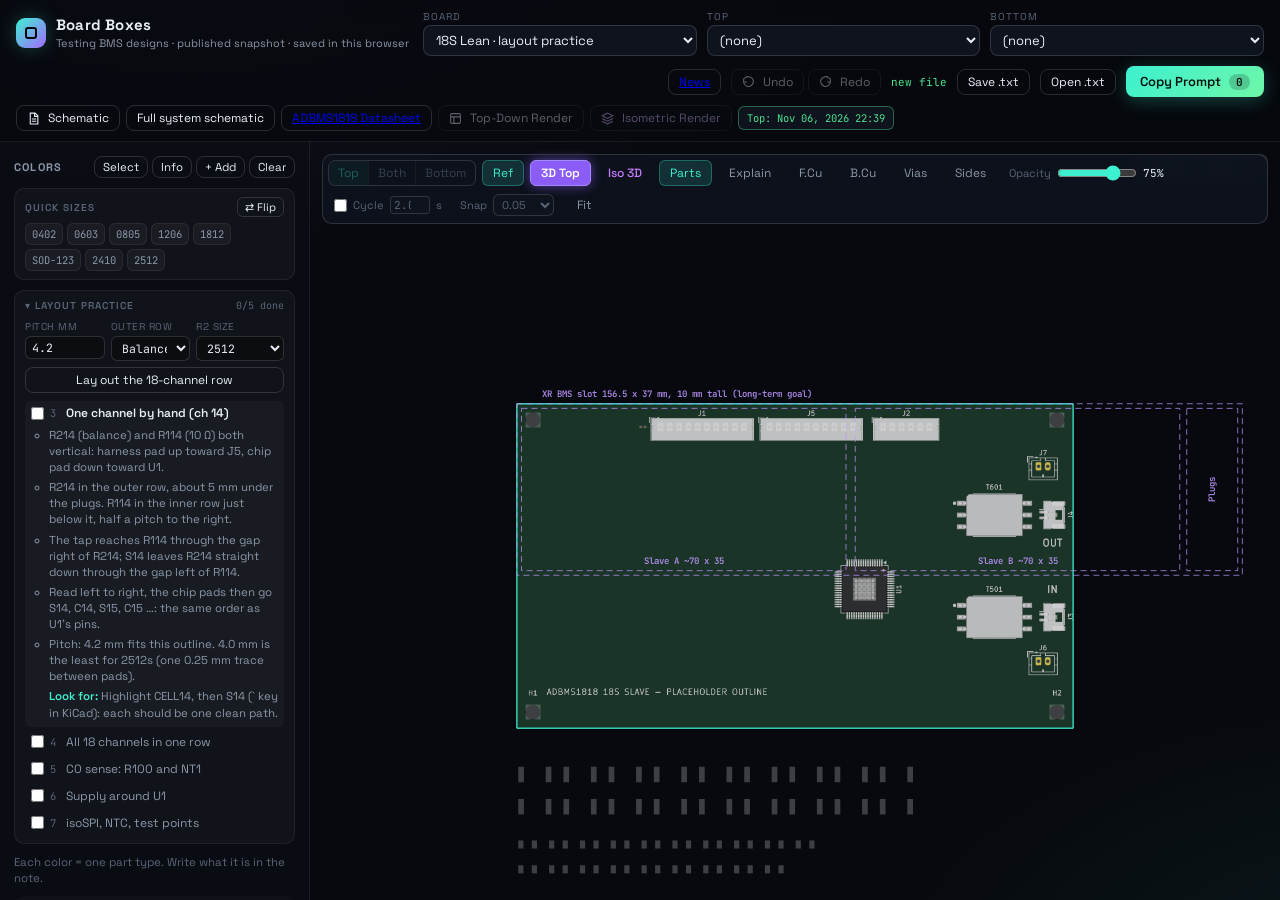
==== site/index.html @ 7bc35580 "Site: re-export (practice row, XR slot overlay) Co-Authored-By: Claude Opus 5.5 <noreply@anthropic.c" ====
<!DOCTYPE html>
<html lang="en">
<head>
  <meta charset="UTF-8">
  <meta name="viewport" content="width=device-width, initial-scale=1.0">
  <title>Board Boxes · BMS slave designs</title>
  <meta name="description" content="Draw color-coded boxes over a PCB reference image, pattern them, and export placement prompts for new KiCad parts.">
  <link rel="preconnect" href="https://fonts.googleapis.com">
  <link rel="preconnect" href="https://fonts.gstatic.com" crossorigin>
  <link href="https://fonts.googleapis.com/css2?family=JetBrains+Mono:wght@400;500;700&family=Space+Grotesk:wght@400;500;600;700&display=swap" rel="stylesheet">
  <link rel="stylesheet" href="style.css?v=both1">
</head>
<body>
  <header class="topbar">
    <div class="topbar-main">
      <div class="brand">
        <div class="brand-mark"><span></span></div>
        <div class="brand-text">
          <h1>Board Boxes</h1>
          <small>Testing BMS designs · published snapshot · saved in this browser</small>
        </div>
      </div>

      <div class="pickers">
        <label class="picker"><span>Board</span><select id="boardSelect"></select></label>
        <label class="picker"><span>Top</span><select id="imageSelect"><option value="">(none)</option></select></label>
        <label class="picker"><span>Bottom</span><select id="imageSelectBot"><option value="">(none)</option></select></label>
      </div>

      <div class="actions"><a class="btn btn-ghost btn-sm" href="news.html">News</a>
        <div class="history-btns">
          <button id="btnUndo" class="btn btn-ghost btn-sm" title="Undo (Ctrl+Z)" disabled>
            <svg width="13" height="13" viewBox="0 0 24 24" fill="none" stroke="currentColor" stroke-width="2"><path d="M3 7v6h6"/><path d="M3 13a9 9 0 1 0 3-7.7L3 7"/></svg>
            Undo
          </button>
          <button id="btnRedo" class="btn btn-ghost btn-sm" title="Redo (Ctrl+Y)" disabled>
            <svg width="13" height="13" viewBox="0 0 24 24" fill="none" stroke="currentColor" stroke-width="2"><path d="M21 7v6h-6"/><path d="M21 13a9 9 0 1 1-3-7.7L21 7"/></svg>
            Redo
          </button>
        </div>
        <span id="saveState" class="save-state">–</span>
        <button id="btnSaveTxt" class="btn btn-ghost btn-sm" title="Download this board's boxes and guide ticks as a plain .txt file">Save .txt</button>
        <button id="btnOpenTxt" class="btn btn-ghost btn-sm" title="Load boxes from a .txt file saved with Save .txt (Undo puts the old ones back)">Open .txt</button>
        <input id="openTxtFile" type="file" accept=".txt,.json,text/plain" hidden>
        <button id="btnExport" class="btn btn-primary" title="Copy prompt for agent (Ctrl+S)">
          Copy Prompt <em id="boxCount">0</em>
        </button>
      </div>
    </div>

    <div class="render-3d-group">
      <button id="btnSchematic" class="btn btn-ghost btn-sm" title="Render and open the matching KiCad schematic as a PDF">
        <svg width="13" height="13" viewBox="0 0 24 24" fill="none" stroke="currentColor" stroke-width="2"><path d="M6 2h9l5 5v15H6z"/><path d="M14 2v6h6M9 13h8M9 17h8"/></svg>
        Schematic
      </button>
      <button id="btnFullSchematic" class="btn btn-ghost btn-sm" title="Open the board's schematic as one review PDF">
        Full system schematic
      </button>
      <a class="btn btn-ghost btn-sm" target="_blank" rel="noopener" title="Open the ADBMS1818 datasheet (typical application: Figure 112) in a new tab" href="https://www.analog.com/media/en/technical-documentation/data-sheets/adbms1818.pdf">ADBMS1818 Datasheet</a>
      <button id="btnTopRender3D" class="btn btn-ghost btn-sm" title="Generate fresh 3D top-down render from KiCad">
        <svg width="13" height="13" viewBox="0 0 24 24" fill="none" stroke="currentColor" stroke-width="2"><rect x="3" y="3" width="18" height="18" rx="2"/><path d="M3 9h18M9 21V9"/></svg>
        Top-Down Render
      </button>
      <button id="btnIsoRender3D" class="btn btn-ghost btn-sm btn-iso" title="Generate fresh isometric 3D render from KiCad">
        <svg width="13" height="13" viewBox="0 0 24 24" fill="none" stroke="currentColor" stroke-width="2"><path d="M12 2L2 7l10 5 10-5-10-5zM2 17l10 5 10-5M2 12l10 5 10-5"/></svg>
        Isometric Render
      </button>
      <button id="btnViewIso" class="btn btn-ghost btn-sm btn-view-iso hidden" title="Open Interactive Isometric 3D Viewer">
        <svg width="13" height="13" viewBox="0 0 24 24" fill="none" stroke="currentColor" stroke-width="2"><circle cx="11" cy="11" r="8"/><path d="M21 21l-4.35-4.35M11 8v6M8 11h6"/></svg>
        View Iso
      </button>
      <span id="renderTimeBadge" class="render-badge" title="Timestamp of top-down 3D render">Top: –</span>
      <span id="renderIsoTimeBadge" class="render-badge hidden" title="Timestamp of isometric 3D render">Iso: –</span>
    </div>
  </header>

  <main class="layout">
    <!-- LEFT: color legend -->
    <aside class="legend">
      <div class="legend-head">
        <h2>Colors</h2>
        <div class="legend-actions">
          <button id="btnSelectMode" class="btn btn-ghost btn-sm" title="Select existing footprint parts on PCB into the active color group">Select</button>
          <button id="btnInfoMode" class="btn btn-ghost btn-sm" title="Toggle Part Info mode: click any component on PCB to inspect its properties">Info</button>
          <button id="btnAddColor" class="btn btn-ghost btn-sm" title="Add a color">+ Add</button>
          <button id="btnClearAll" class="btn btn-ghost btn-sm btn-del" title="Clear all boxes and selections">Clear</button>
        </div>
      </div>

      <!-- Quick package size presets -->
      <div class="presets-card">
        <div class="presets-head">
          <span class="presets-title">Quick Sizes</span>
          <button id="btnFlipPreset" class="btn btn-ghost btn-xs" title="Swap Width ↔ Height orientation">⇄ Flip</button>
        </div>
        <div class="preset-chips" id="presetChips">
          <button class="chip" data-name="0402" data-w="1.0" data-h="0.5" title="0402 (1.00 × 0.50 mm)">0402</button>
          <button class="chip" data-name="0603" data-w="1.6" data-h="0.8" title="0603 (1.60 × 0.80 mm)">0603</button>
          <button class="chip" data-name="0805" data-w="2.0" data-h="1.25" title="0805 (2.00 × 1.25 mm)">0805</button>
          <button class="chip" data-name="1206" data-w="3.2" data-h="1.6" title="1206 (3.20 × 1.60 mm)">1206</button>
          <button class="chip" data-name="1812" data-w="4.5" data-h="3.2" title="1812 (4.50 × 3.20 mm)">1812</button>
          <button class="chip" data-name="SOD-123" data-w="3.6" data-h="1.8" title="SOD-123 (3.60 × 1.80 mm)">SOD-123</button>
          <button class="chip" data-name="2410" data-w="6.1" data-h="2.6" title="2410 (6.10 × 2.60 mm)">2410</button>
          <button class="chip" data-name="2512" data-w="6.3" data-h="3.2" title="2512 (6.30 × 3.20 mm): the balance resistors">2512</button>
        </div>
      </div>

      <!-- Layout practice: auto channel row + short step guide (docs/slave-18s-lean-layout-plan.md) -->
      <details class="presets-card guide-card" id="guideCard" open>
        <summary class="presets-head"><span class="presets-title">Layout practice</span><span id="guideProgress" class="guide-prog"></span></summary>
        <p class="hint guide-note">This card follows the <b>Lean</b> layout plan. Pick <b>18S Lean</b> in the Board menu at the top.</p>
        <div class="guide-l">
          <div class="guide-inputs">
            <label title="Centre-to-centre spacing of the channels along the row. 4.2 mm fits this outline; 4.0 mm is the least for 2512s">Pitch mm<input id="lPitch" type="number" step="0.1" min="2" max="10" value="4.2"></label>
            <label title="Which row sits on the plug side. Balance outer keeps its heat away from U1; Racc's 12S board puts the 10 Ω outer">Outer row<select id="lOuter"><option value="R2">Balance</option><option value="R1">10 Ω</option></select></label>
            <label title="Balance resistor package">R2 size<select id="lPkg"><option>2512</option><option>2010</option><option>1210</option></select></label>
          </div>
          <button id="btnLayoutRow" class="btn btn-ghost btn-sm wide" title="Draw R1xx/R2xx boxes for all 18 channels in one staggered row under J1/J5, in U1 pin order. Pressing it again replaces the last row">Lay out the 18-channel row</button>
          <p id="lInfo" class="hint"></p>
        </div>
        <ol id="guideSteps" class="guide-steps"></ol>
      </details>

      <p class="hint">Each color = one part type. Write what it is in the note.</p>
      <ul id="colorList" class="color-list"></ul>

      <!-- Component Info Card (Lower Sidebar) -->
      <div id="partInfoCard" class="part-info-card hidden">
        <div class="info-head">
          <div class="info-title-group">
            <span class="info-badge">Part Info</span>
            <span id="infoRef" class="info-ref">–</span>
          </div>
          <div class="info-actions">
            <button id="btnCopyInfo" class="btn btn-ghost btn-xs" title="Copy component details to clipboard">Copy</button>
            <button id="btnCloseInfo" class="btn btn-ghost btn-xs" title="Close info box">✕</button>
          </div>
        </div>
        <div id="infoEmptyHint" class="info-empty hidden">Click any component on the board to view its info</div>
        <div id="infoBody" class="info-body">
          <div class="info-row">
            <span class="info-k">Type</span>
            <span id="infoType" class="info-v">–</span>
          </div>
          <div class="info-row info-row-stack">
            <span class="info-k">Value</span>
            <div class="info-v-stack">
              <span id="infoVal" class="info-v highlight">–</span>
              <span id="infoValHint" class="info-hint hidden"></span>
            </div>
          </div>
          <div class="info-row info-row-stack">
            <span class="info-k">Package</span>
            <div class="info-v-stack">
              <span id="infoPkg" class="info-v">–</span>
              <span id="infoPkgHint" class="info-hint hidden"></span>
            </div>
          </div>
          <div class="info-row">
            <span class="info-k">Library</span>
            <span id="infoFp" class="info-v mono dim truncate" title="–">–</span>
          </div>
          <div class="info-row">
            <span class="info-k">Center</span>
            <span id="infoPos" class="info-v mono">–</span>
          </div>
          <div class="info-row">
            <span class="info-k">Rotation</span>
            <span id="infoRot" class="info-v mono">–</span>
          </div>
          <div class="info-row">
            <span class="info-k">Side</span>
            <span id="infoSide" class="info-v">–</span>
          </div>
          <div class="info-row" id="infoPadsRow">
            <span class="info-k">Pads</span>
            <span id="infoPads" class="info-v">–</span>
          </div>
          <div class="info-row" id="infoNetsRow">
            <span class="info-k">Nets</span>
            <span id="infoNets" class="info-v mono truncate" title="–">–</span>
          </div>
          <div class="info-row hidden" id="infoLcscRow">
            <span class="info-k">LCSC</span>
            <span id="infoLcsc" class="info-v mono">–</span>
          </div>
          <div class="info-row hidden" id="infoMpnRow">
            <span class="info-k">MPN</span>
            <span id="infoMpn" class="info-v mono">–</span>
          </div>
        </div>
      </div>

      <details class="ref-fit">
        <summary>Reference fit</summary>
        <p class="hint">Image is stretched over the board outline. Nudge if the render had a border.</p>
        <div class="grid2">
          <label>Offset X mm<input id="refOx" type="number" step="0.05" value="0"></label>
          <label>Offset Y mm<input id="refOy" type="number" step="0.05" value="0"></label>
          <label>Scale X %<input id="refSx" type="number" step="0.1" value="100"></label>
          <label>Scale Y %<input id="refSy" type="number" step="0.1" value="100"></label>
        </div>
        <button id="btnRefReset" class="btn btn-ghost btn-sm wide">Reset fit</button>
      </details>

      <div class="keys">
        <div><kbd>Click color</kbd> / <kbd>+ Add</kbd> to arm draw · then <kbd>Drag</kbd> / stamp</div>
        <div><kbd>Right/Middle drag</kbd> pan · <kbd>Wheel</kbd> zoom</div>
        <div><kbd>Drag</kbd> box = move whole pattern</div>
        <div><kbd>Alt</kbd>+<kbd>Drag</kbd> = break out &amp; move one</div>
        <div>Use toolbar buttons for info, select, fit, undo, etc. Ctrl+Z undo / Ctrl+Shift+Z redo / Shift align</div>
      </div>
    </aside>

    <!-- CENTER: canvas -->
    <section class="stage" id="stage">
      <div id="explainTip" class="explain-tip" hidden></div>
      <canvas id="canvas"></canvas>

      <div class="loading" id="loading">
        <div class="spinner"></div>
        <p id="loadingText">Starting…</p>
      </div>

      <div class="hud hud-coords">
        <span>X <b id="hudX">0.00</b></span>
        <span>Y <b id="hudY">0.00</b></span>
        <span class="hud-dim">mm</span>
      </div>

      <div class="dock">
        <div class="dock-view" id="sideView" title="Show the top photo, the bottom photo, or both at once">
          <button type="button" data-side="top">Top</button>
          <button type="button" data-side="both">Both</button>
          <button type="button" data-side="bottom">Bottom</button>
        </div>
        <button class="dock-btn active" id="tglRef" title="Toggle reference photos">Ref</button>
        <button class="dock-btn btn-3d" id="tgl3D" title="Toggle 3D CAD top render layer on/off">3D Top</button>
        <button class="dock-btn btn-iso-dock" id="tglIsoView" title="Open Interactive Isometric 3D Viewer">Iso 3D</button>
        <button class="dock-btn active" id="tglParts" title="Toggle existing footprint pads">Parts</button>
        <button class="dock-btn" id="tglExplain" title="Hover a part to see what it and its group do">Explain</button>
        <button class="dock-btn active" id="tglGroups" title="Outline every function group in its own colour" hidden>Groups</button>
        <button class="dock-btn btn-cu-top" id="tglTopCu" title="Toggle Top Copper Traces (F.Cu)">F.Cu</button>
        <button class="dock-btn btn-cu-bot" id="tglBotCu" title="Toggle Bottom Copper Traces (B.Cu)">B.Cu</button>
        <button class="dock-btn btn-vias" id="tglVias" title="Toggle Vias">Vias</button>
        <button class="dock-btn btn-sides" id="tglSides" title="Show LEFT / RIGHT / TOP / BOTTOM labels on the board (default off)">Sides</button>
        <label class="dock-slider" title="Layer opacity / cross-fade between 3D model and photo"><span>Opacity</span><input id="opacity" type="range" min="0" max="100" value="75"><span id="opacityVal" style="font-family:var(--mono);min-width:32px;color:var(--text)">75%</span></label>
        <label class="dock-cycle" title="Auto-cycle reference opacity back and forth"><input id="cycleOpacity" type="checkbox"><span>Cycle</span><input id="cycleSec" type="number" min="0.2" max="10" step="0.2" value="2.0" style="width:40px;background:var(--panel-solid);border:1px solid var(--line-2);border-radius:4px;padding:1px 3px;font-size:11px;"><span>s</span></label>
        <label class="dock-select" title="Snap grid (mm)"><span>Snap</span>
          <select id="snap">
            <option value="0">off</option>
            <option value="0.025">0.025</option>
            <option value="0.05" selected>0.05</option>
            <option value="0.1">0.1</option>
            <option value="0.25">0.25</option>
            <option value="0.5">0.5</option>
          </select>
        </label>
        <button class="dock-btn" id="btnFit" title="Fit board in view">Fit</button>
      </div>

      <!-- Selected box / pattern bar -->
      <div class="selbar hidden" id="selbar">
        <div class="selbar-sec">
          <span class="sec-label">Color</span>
          <div id="selColors" class="sel-colors"></div>
        </div>
        <div class="selbar-sec">
          <span class="sec-label">Box</span>
          <label>X<input id="inX" type="number" step="0.05"></label>
          <label>Y<input id="inY" type="number" step="0.05"></label>
          <label>W<input id="inW" type="number" step="0.05" min="0.05"></label>
          <label>H<input id="inH" type="number" step="0.05" min="0.05"></label>
        </div>
        <div class="selbar-sec">
          <span class="sec-label">Pattern</span>
          <label>Count<input id="inCount" type="number" step="1" min="1" max="200"></label>
          <div class="dir-btns" id="dirBtns">
            <button data-dir="right" title="Right">→</button>
            <button data-dir="down" title="Down">↓</button>
            <button data-dir="left" title="Left">←</button>
            <button data-dir="up" title="Up">↑</button>
          </div>
          <label>Pitch<input id="inPitch" type="number" step="0.05"></label>
          <label>Gap<input id="inGap" type="number" step="0.05"></label>
        </div>
        <div class="selbar-sec">
          <button id="btnBreakOne" class="btn btn-ghost btn-sm" title="Detach this box from the pattern">Break this</button>
          <button id="btnBreakAll" class="btn btn-ghost btn-sm" title="Turn every box in the pattern into its own box">Unlink all</button>
          <button id="btnDelete" class="btn btn-danger btn-sm" title="Delete (Del)">Delete</button>
        </div>
      </div>

      <div id="toasts" class="toasts"></div>
    </section>
  </main>

  <!-- PROMPT MODAL -->
  <div id="modal" class="modal">
    <div class="modal-window">
      <div class="modal-header">
        <div>
          <h3>Placement Prompt</h3>
          <small id="modalSub">Paste this into chat</small>
        </div>
        <div class="modal-actions">
          <button id="btnCopy" class="btn btn-primary btn-sm">Copy</button>
          <button id="btnClose" class="btn btn-ghost btn-sm">✕</button>
        </div>
      </div>
      <pre id="modalText" class="code-preview"></pre>
    </div>
  </div>

  <!-- ISOMETRIC 3D VIEWER MODAL -->
  <div id="isoModal" class="modal iso-modal">
    <div class="iso-window">
      <div class="iso-header">
        <div class="iso-title-group">
          <div class="iso-icon">
            <svg width="15" height="15" viewBox="0 0 24 24" fill="none" stroke="currentColor" stroke-width="2"><path d="M12 2L2 7l10 5 10-5-10-5zM2 17l10 5 10-5M2 12l10 5 10-5"/></svg>
          </div>
          <div>
            <h3>Isometric 3D CAD Render</h3>
            <small id="isoSubTitle">Inspect component height, colors &amp; 3D shapes</small>
          </div>
        </div>
        <div class="iso-toolbar">
          <span id="isoTimeBadge" class="render-badge">Render: –</span>
          <div class="iso-zoom-controls">
            <button id="btnIsoZoomOut" class="btn btn-ghost btn-xs" title="Zoom Out (-)">−</button>
            <span id="isoZoomLevel" class="iso-zoom-badge">100%</span>
            <button id="btnIsoZoomIn" class="btn btn-ghost btn-xs" title="Zoom In (+)">+</button>
            <button id="btnIsoFit" class="btn btn-ghost btn-xs" title="Fit to window">Fit</button>
            <button id="btnIso100" class="btn btn-ghost btn-xs" title="100% Actual size">100%</button>
          </div>
          <button id="btnIsoRerender" class="btn btn-ghost btn-sm" title="Re-generate fresh isometric 3D render">↻ Re-render</button>
          <button id="btnIsoClose" class="btn btn-ghost btn-sm" title="Close">✕</button>
        </div>
      </div>
      <div class="iso-viewport" id="isoViewport">
        <div class="iso-canvas-wrap" id="isoCanvasWrap">
          <img id="isoImg" class="iso-img" alt="Isometric 3D PCB render">
        </div>
        <div class="iso-hint">
          <span>Scroll wheel to zoom · Drag to pan · Double-click to toggle 100%/Fit</span>
        </div>
      </div>
    </div>
  </div>

  <!-- SCHEMATIC PDF VIEWER -->
  <div id="schematicModal" class="modal iso-modal">
    <div class="iso-window schematic-window">
      <div class="iso-header">
        <div class="iso-title-group">
          <div class="iso-icon">⌘</div>
          <div>
            <h3>KiCad Schematic</h3>
            <small id="schematicSubTitle">Rendered PDF preview</small>
          </div>
        </div>
        <div class="iso-toolbar">
          <button id="btnSchematicRerender" class="btn btn-ghost btn-sm" title="Render the schematic again">↻ Re-render</button>
          <button id="btnSchematicClose" class="btn btn-ghost btn-sm" title="Close">✕</button>
        </div>
      </div>
      <iframe id="schematicFrame" class="schematic-frame" title="KiCad schematic PDF"></iframe>
    </div>
  </div>

  <script src="hosted.js"></script>
  <script src="app.js?v=full-schematic1"></script>
</body>
</html>
---- site/style.css ----
:root {
  --bg: #07090e;
  --panel: rgba(14, 19, 29, 0.92);
  --panel-solid: #0e131d;
  --line: rgba(255, 255, 255, 0.07);
  --line-2: rgba(255, 255, 255, 0.14);
  --text: #e8eef7;
  --muted: #8b97a8;
  --dim: #5a6577;
  --cyan: #3cf0d0;
  --cyan-soft: rgba(60, 240, 208, 0.14);
  --violet: #a46bff;
  --red: #ff5c7a;
  --amber: #ffc857;
  --green: #4be38f;
  --sans: 'Space Grotesk', system-ui, sans-serif;
  --mono: 'JetBrains Mono', ui-monospace, monospace;
  --r: 10px;
}

* { box-sizing: border-box; margin: 0; padding: 0; }
html, body { height: 100%; }
body {
  font-family: var(--sans);
  color: var(--text);
  background:
    radial-gradient(1200px 600px at 15% -10%, rgba(164, 107, 255, 0.10), transparent 60%),
    radial-gradient(900px 500px at 110% 110%, rgba(60, 240, 208, 0.07), transparent 60%),
    var(--bg);
  display: flex;
  flex-direction: column;
  overflow: hidden;
  font-size: 13px;
}
button, input, select { font: inherit; color: inherit; }
.hidden { display: none !important; }

/* ---------- TOPBAR ---------- */
.topbar {
  display: flex; flex-direction: column; gap: 8px;
  padding: 10px 16px;
  border-bottom: 1px solid var(--line);
  background: rgba(7, 9, 14, 0.8);
  backdrop-filter: blur(10px);
  z-index: 5;
  flex-shrink: 0;
}
.topbar-main {
  display: flex; align-items: flex-end; flex-wrap: wrap; gap: 10px 14px;
  min-width: 0;
}
.brand { display: flex; align-items: center; gap: 10px; flex-shrink: 0; align-self: center; }
.brand-mark {
  width: 30px; height: 30px; border-radius: 9px;
  background: linear-gradient(135deg, var(--cyan), var(--violet));
  display: grid; place-items: center;
  box-shadow: 0 0 18px rgba(60, 240, 208, 0.25);
}
.brand-mark span { width: 12px; height: 12px; border: 2px solid #07090e; border-radius: 3px; }
.brand-text h1 { font-size: 15px; font-weight: 700; letter-spacing: .2px; }
.brand-text small { color: var(--muted); font-size: 11px; }

.pickers {
  display: flex; flex-wrap: wrap; align-items: flex-end; gap: 8px 10px;
  flex: 1 1 280px; min-width: 0;
}
.picker {
  display: flex; flex-direction: column; gap: 2px;
  flex: 1 1 160px; min-width: 140px; max-width: 320px;
}
.picker span { font-size: 10px; text-transform: uppercase; letter-spacing: 1px; color: var(--dim); }
.picker select {
  background: var(--panel-solid); border: 1px solid var(--line-2); border-radius: 8px;
  padding: 5px 8px; width: 100%; min-width: 0; outline: none;
  text-overflow: ellipsis;
}
.picker select:focus { border-color: var(--cyan); }

.render-3d-group {
  display: flex; flex-wrap: wrap; align-items: center; gap: 6px;
  min-width: 0;
}
.render-badge {
  font-family: var(--mono); font-size: 10.5px; color: var(--muted);
  background: var(--panel-solid); border: 1px solid var(--line-2); border-radius: 6px;
  padding: 4px 8px; white-space: nowrap; transition: color .2s, border-color .2s;
}
.render-badge.fresh { color: var(--green); border-color: rgba(75, 227, 143, 0.4); }

.btn-iso {
  border-color: rgba(164, 107, 255, 0.35); color: #d6b8ff;
}
.btn-iso:hover {
  background: rgba(164, 107, 255, 0.15); border-color: #a46bff; color: #ffffff;
  box-shadow: 0 0 12px rgba(164, 107, 255, 0.3);
}
.btn-view-iso {
  background: linear-gradient(135deg, rgba(164, 107, 255, 0.22), rgba(60, 240, 208, 0.18));
  border-color: rgba(164, 107, 255, 0.45);
  color: #e8eef7;
}
.btn-view-iso:hover {
  background: linear-gradient(135deg, rgba(164, 107, 255, 0.35), rgba(60, 240, 208, 0.3));
  border-color: var(--cyan);
  box-shadow: 0 0 14px rgba(60, 240, 208, 0.35);
}

.actions {
  display: flex; align-items: center; flex-wrap: wrap; gap: 8px 10px;
  flex: 0 1 auto; margin-left: auto; min-width: 0;
}
.history-btns { display: flex; align-items: center; gap: 4px; flex-shrink: 0; }
.save-state {
  font-family: var(--mono); font-size: 11px; color: var(--dim);
  max-width: min(240px, 28vw);
  overflow: hidden; text-overflow: ellipsis; white-space: nowrap;
}
.save-state.ok { color: var(--green); }
.save-state.busy { color: var(--amber); }
.save-state.err { color: var(--red); }

/* ---------- BUTTONS ---------- */
.btn {
  border: 1px solid var(--line-2); border-radius: 8px;
  padding: 7px 14px; cursor: pointer; background: transparent;
  transition: background .15s, border-color .15s, transform .1s, box-shadow .15s;
  display: inline-flex; align-items: center; gap: 8px; white-space: nowrap;
}
.btn:active { transform: translateY(1px); }
.btn:disabled { opacity: 0.38; cursor: not-allowed; pointer-events: none; }
.btn-sm { padding: 4px 10px; font-size: 12px; }
.btn-xs { padding: 2px 7px; font-size: 11px; border-radius: 6px; }
.btn-ghost:hover { background: rgba(255, 255, 255, 0.06); border-color: rgba(255,255,255,.25); }
.btn-primary {
  border: none; color: #04110e; font-weight: 600;
  background: linear-gradient(135deg, var(--cyan), #6ff7a8);
  box-shadow: 0 4px 18px rgba(60, 240, 208, 0.25);
}
.btn-primary:hover { box-shadow: 0 6px 24px rgba(60, 240, 208, 0.4); }
.btn-primary em {
  font-style: normal; font-family: var(--mono); font-size: 11px;
  background: rgba(0,0,0,.18); padding: 1px 7px; border-radius: 99px;
}
.btn-danger { border-color: rgba(255, 92, 122, .4); color: var(--red); }
.btn-danger:hover { background: rgba(255, 92, 122, .12); }
.btn-copied { background: #4be38f !important; color: #04110e !important; box-shadow: 0 0 16px rgba(75, 227, 143, 0.6) !important; }
.wide { width: 100%; justify-content: center; }

/* ---------- LAYOUT ---------- */
.layout { flex: 1; display: flex; min-height: 0; }

.legend {
  width: 310px; flex-shrink: 0;
  border-right: 1px solid var(--line);
  background: rgba(10, 13, 20, 0.7);
  padding: 14px; display: flex; flex-direction: column; gap: 10px;
  overflow-y: auto;
}
.legend-head { display: flex; align-items: center; justify-content: space-between; gap: 8px; }
.legend-head h2 { font-size: 11px; text-transform: uppercase; letter-spacing: 1.2px; color: var(--muted); }
.legend-actions { display: flex; align-items: center; gap: 4px; }
.legend-actions .btn-sm { padding: 3px 8px; font-size: 11.5px; }
#btnSelectMode.active {
  background: var(--cyan-soft);
  border-color: var(--cyan);
  color: var(--cyan);
  font-weight: 600;
  box-shadow: 0 0 10px rgba(60, 240, 208, 0.35);
}
#btnInfoMode.active {
  background: rgba(255, 179, 71, 0.16);
  border-color: #ffb347;
  color: #ffb347;
  font-weight: 600;
  box-shadow: 0 0 10px rgba(255, 179, 71, 0.3);
}
.btn-del:hover {
  color: var(--red);
  border-color: rgba(255, 92, 122, 0.4);
  background: rgba(255, 92, 122, 0.08);
}
.hint { color: var(--dim); font-size: 11.5px; line-height: 1.4; }

/* ---------- PRESETS CARD ---------- */
.presets-card {
  background: rgba(255, 255, 255, 0.03);
  border: 1px solid var(--line);
  border-radius: var(--r);
  padding: 8px 10px;
  display: flex;
  flex-direction: column;
  gap: 6px;
}
.presets-head {
  display: flex;
  align-items: center;
  justify-content: space-between;
}
.presets-title {
  font-size: 10px;
  text-transform: uppercase;
  letter-spacing: 1px;
  color: var(--dim);
  font-weight: 600;
}
.preset-chips {
  display: flex;
  flex-wrap: wrap;
  gap: 4px;
}
.chip {
  background: rgba(255, 255, 255, 0.04);
  border: 1px solid var(--line);
  color: var(--muted);
  border-radius: 6px;
  padding: 3px 6px;
  font-family: var(--mono);
  font-size: 10.5px;
  cursor: pointer;
  transition: all .15s ease;
  user-select: none;
}
.chip:hover {
  background: rgba(255, 255, 255, 0.08);
  border-color: var(--line-2);
  color: var(--text);
}
.chip.active {
  background: var(--cyan-soft);
  border-color: var(--cyan);
  color: var(--cyan);
  font-weight: 600;
  box-shadow: 0 0 10px rgba(60, 240, 208, 0.25);
}

.color-list { list-style: none; display: flex; flex-direction: column; gap: 6px; }
.color-row {
  display: grid; grid-template-columns: 16px 26px 1fr auto 18px; align-items: center; gap: 6px;
  padding: 6px; border-radius: 9px; border: 1px solid transparent;
  background: rgba(255,255,255,.02); cursor: pointer;
  transition: background .15s, border-color .15s;
}
.color-row:hover { background: rgba(255,255,255,.05); }
.color-row.active { border-color: var(--row-color, var(--cyan)); background: rgba(255,255,255,.06); box-shadow: inset 3px 0 0 var(--row-color); }
.color-row .key { font-family: var(--mono); font-size: 10px; color: var(--dim); text-align: center; }
.color-row .swatch {
  width: 26px; height: 22px; border-radius: 6px; border: 2px solid rgba(255,255,255,.2);
  position: relative; overflow: hidden; cursor: pointer;
}
.color-row .swatch input { position: absolute; inset: -6px; width: 200%; height: 200%; opacity: 0; cursor: pointer; }
.color-row .note {
  background: transparent; border: 1px solid transparent; border-radius: 6px;
  padding: 4px 6px; min-width: 0; outline: none; font-size: 12.5px;
}
.color-row .note:hover { border-color: var(--line-2); }
.color-row .note:focus { border-color: var(--cyan); background: rgba(0,0,0,.25); }
.color-row .note::placeholder { color: var(--dim); font-style: italic; }
.color-row .cnt { font-family: var(--mono); font-size: 11px; color: var(--muted); padding: 0 4px; }
.color-row .del {
  border: none; background: none; color: var(--dim); cursor: pointer; font-size: 14px; line-height: 1;
}
/* ---------- PART INFO CARD (LOWER SIDEBAR) ---------- */
.part-info-card {
  background: linear-gradient(180deg, rgba(22, 28, 40, 0.96), rgba(12, 16, 24, 0.96));
  border: 1px solid rgba(255, 179, 71, 0.35);
  border-radius: var(--r);
  padding: 10px 11px;
  display: flex;
  flex-direction: column;
  gap: 7px;
  box-shadow: 0 6px 20px rgba(0, 0, 0, 0.4), 0 0 12px rgba(255, 179, 71, 0.08);
  animation: slideUpInfo 0.2s cubic-bezier(0.16, 1, 0.3, 1);
  font-size: 11.5px;
}
@keyframes slideUpInfo {
  from { opacity: 0; transform: translateY(6px); }
  to { opacity: 1; transform: translateY(0); }
}
.part-info-card.hidden { display: none !important; }

.info-head {
  display: flex;
  align-items: center;
  justify-content: space-between;
  gap: 6px;
  border-bottom: 1px solid rgba(255, 255, 255, 0.08);
  padding-bottom: 6px;
}
.info-title-group {
  display: flex;
  align-items: center;
  gap: 6px;
  min-width: 0;
}
.info-badge {
  font-size: 9.5px;
  text-transform: uppercase;
  font-weight: 700;
  letter-spacing: 0.8px;
  background: rgba(255, 179, 71, 0.2);
  color: #ffb347;
  padding: 1px 6px;
  border-radius: 4px;
}
.info-ref {
  font-weight: 700;
  font-size: 13px;
  color: #ffffff;
  font-family: var(--mono);
}
.info-actions {
  display: flex;
  align-items: center;
  gap: 4px;
}
.info-empty {
  color: var(--dim);
  font-style: italic;
  font-size: 11px;
  padding: 8px 4px;
  text-align: center;
}
.info-empty.hidden { display: none !important; }
.info-body {
  display: flex;
  flex-direction: column;
  gap: 4px;
}
.info-row {
  display: flex;
  justify-content: space-between;
  align-items: baseline;
  gap: 8px;
}
.info-row-stack {
  align-items: flex-start;
}
.info-k {
  color: var(--muted);
  font-size: 10px;
  text-transform: uppercase;
  letter-spacing: 0.5px;
  flex-shrink: 0;
  padding-top: 1px;
}
.info-v {
  color: var(--text);
  text-align: right;
  word-break: break-all;
}
.info-v.highlight {
  color: #6ff7a8;
  font-weight: 600;
}
.info-v.mono {
  font-family: var(--mono);
  font-size: 11px;
}
.info-v.dim {
  color: var(--dim);
  font-weight: 400;
}
.info-v.truncate {
  max-width: 175px;
  white-space: nowrap;
  overflow: hidden;
  text-overflow: ellipsis;
}
.info-v.truncate:hover {
  white-space: normal;
  word-break: break-all;
}
.info-v-stack {
  display: flex;
  flex-direction: column;
  align-items: flex-end;
  gap: 1px;
  min-width: 0;
  text-align: right;
}
.info-hint {
  font-size: 10px;
  color: var(--dim);
  line-height: 1.25;
  max-width: 175px;
}
.info-hint.hidden { display: none !important; }

.ref-fit { border-top: 1px solid var(--line); padding-top: 10px; }
.ref-fit summary { cursor: pointer; font-size: 11px; text-transform: uppercase; letter-spacing: 1.2px; color: var(--muted); }
.ref-fit[open] summary { margin-bottom: 8px; }
.ref-fit .grid2 { display: grid; grid-template-columns: 1fr 1fr; gap: 6px; margin: 8px 0; }
.ref-fit label { display: flex; flex-direction: column; gap: 3px; font-size: 10px; color: var(--dim); text-transform: uppercase; letter-spacing: .5px; }
input[type=number] {
  background: rgba(0,0,0,.3); border: 1px solid var(--line-2); border-radius: 6px;
  padding: 4px 6px; outline: none; font-family: var(--mono); font-size: 12px; width: 100%;
}
input[type=number]:focus { border-color: var(--cyan); }

.keys {
  margin-top: auto; border-top: 1px solid var(--line); padding-top: 10px;
  display: flex; flex-direction: column; gap: 4px; font-size: 11px; color: var(--muted);
}
kbd {
  font-family: var(--mono); font-size: 10px; padding: 1px 5px; border-radius: 4px;
  border: 1px solid var(--line-2); background: rgba(255,255,255,.04); color: var(--text);
}

/* ---------- STAGE ---------- */
.stage { flex: 1; position: relative; min-width: 0; overflow: hidden; }
#canvas { position: absolute; inset: 0; width: 100%; height: 100%; display: block; cursor: crosshair; }
#canvas.over-box { cursor: move; }
#canvas.resize-nwse { cursor: nwse-resize; }
#canvas.resize-nesw { cursor: nesw-resize; }
#canvas.panning { cursor: grabbing; }

.loading {
  position: absolute; inset: 0; display: flex; flex-direction: column; align-items: center; justify-content: center; gap: 12px;
  background: rgba(7, 9, 14, .7); backdrop-filter: blur(4px); z-index: 4;
  transition: opacity .25s;
}
.loading.done { opacity: 0; pointer-events: none; }
.loading p { color: var(--muted); font-size: 12px; max-width: 420px; text-align: center; }
.spinner {
  width: 30px; height: 30px; border-radius: 50%;
  border: 3px solid rgba(255,255,255,.1); border-top-color: var(--cyan); border-right-color: var(--violet);
  animation: spin .8s linear infinite;
}
@keyframes spin { to { transform: rotate(360deg); } }

.hud {
  position: absolute; background: var(--panel); border: 1px solid var(--line-2); border-radius: 8px;
  backdrop-filter: blur(8px); z-index: 2;
}
.hud-coords { top: 12px; right: 12px; padding: 5px 10px; display: flex; gap: 10px; font-family: var(--mono); font-size: 11px; color: var(--muted); }
.hud-coords b { color: var(--text); font-weight: 500; }
.hud-dim { color: var(--dim); }

.dock {
  position: absolute; top: 12px; left: 12px; z-index: 2;
  display: flex; align-items: center; flex-wrap: wrap; gap: 6px; padding: 5px;
  max-width: calc(100% - 24px);
  background: var(--panel); border: 1px solid var(--line-2); border-radius: 10px; backdrop-filter: blur(8px);
}
.dock-view {
  display: flex; border: 1px solid var(--line-2); border-radius: 7px; overflow: hidden;
}
.dock-view button {
  border: 0; background: transparent; color: var(--muted); padding: 4px 9px; cursor: pointer; font-size: 12px;
}
.dock-view button + button { border-left: 1px solid var(--line-2); }
.dock-view button.on { color: var(--cyan); background: var(--cyan-soft); }
.dock-view button:disabled { opacity: 0.35; cursor: default; }
.dock-btn {
  border: 1px solid transparent; background: transparent; border-radius: 6px; padding: 4px 10px; cursor: pointer;
  color: var(--muted); font-size: 12px; transition: all .15s ease;
}
.dock-btn:hover { background: rgba(255,255,255,.06); }
.dock-btn:active { transform: scale(0.95); }
.dock-btn.active { color: var(--cyan); background: var(--cyan-soft); border-color: rgba(60, 240, 208, .3); }
.dock-btn.btn-3d {
  color: var(--muted); border-color: transparent; background: transparent;
  font-weight: 500;
}
.dock-btn.btn-3d:hover {
  background: rgba(164, 107, 255, 0.14); border-color: rgba(164, 107, 255, 0.35); color: #d6b8ff;
}
.dock-btn.btn-3d.active {
  background: #8b5cf6; border-color: #a78bfa; color: #ffffff;
  font-weight: 600; box-shadow: 0 0 12px rgba(139, 92, 246, 0.6);
}
.dock-btn.btn-3d.active:hover {
  background: #7c3aed; border-color: #c4b5fd; color: #ffffff;
  box-shadow: 0 0 16px rgba(139, 92, 246, 0.75);
}
.dock-btn.btn-cu-top.active {
  color: #ff5c7a; background: rgba(255, 92, 122, 0.15); border-color: rgba(255, 92, 122, 0.4);
}
.dock-btn.btn-cu-bot.active {
  color: #5cb8ff; background: rgba(92, 184, 255, 0.15); border-color: rgba(92, 184, 255, 0.4);
}
.dock-btn.btn-vias.active {
  color: #ffd166; background: rgba(255, 209, 102, 0.15); border-color: rgba(255, 209, 102, 0.4);
}
.dock-btn.btn-sides.active {
  color: #3cf0d0; background: rgba(60, 240, 208, 0.14); border-color: rgba(60, 240, 208, 0.4);
}
.btn-spinning svg { animation: spin 1s linear infinite; }
@keyframes spin { 100% { transform: rotate(360deg); } }
.dock-slider, .dock-select, .dock-cycle { display: flex; align-items: center; gap: 6px; font-size: 11px; color: var(--dim); padding: 0 6px; }
.dock-cycle input[type=checkbox] { accent-color: var(--cyan); cursor: pointer; }
.dock-slider input { width: 80px; accent-color: var(--cyan); }
.dock-select select { background: var(--panel-solid); border: 1px solid var(--line-2); border-radius: 6px; padding: 2px 4px; font-size: 11px; }

/* ---------- SELECTION BAR ---------- */
.selbar {
  position: absolute; left: 50%; bottom: 16px; transform: translateX(-50%); z-index: 3;
  display: flex; align-items: center; gap: 4px; padding: 8px;
  background: var(--panel); border: 1px solid var(--line-2); border-radius: 12px;
  backdrop-filter: blur(12px); box-shadow: 0 12px 40px rgba(0,0,0,.5);
  animation: rise .18s ease-out;
  max-width: calc(100% - 24px); flex-wrap: wrap; justify-content: center;
}
@keyframes rise { from { opacity: 0; transform: translate(-50%, 8px); } }
.selbar-sec { display: flex; align-items: center; gap: 6px; padding: 0 8px; border-right: 1px solid var(--line); }
.selbar-sec:last-child { border-right: none; }
.sec-label { font-size: 10px; text-transform: uppercase; letter-spacing: 1px; color: var(--dim); margin-right: 2px; }
.selbar label { display: flex; align-items: center; gap: 4px; font-size: 11px; color: var(--muted); }
.selbar input[type=number] { width: 66px; }
.sel-colors { display: flex; gap: 4px; }
.sel-colors button {
  width: 18px; height: 18px; border-radius: 5px; border: 2px solid transparent; cursor: pointer;
  transition: transform .1s;
}
.sel-colors button:hover { transform: scale(1.15); }
.sel-colors button.on { border-color: #fff; }
.dir-btns { display: flex; border: 1px solid var(--line-2); border-radius: 6px; overflow: hidden; }
.dir-btns button { border: none; background: transparent; padding: 3px 8px; cursor: pointer; color: var(--muted); }
.dir-btns button:hover { background: rgba(255,255,255,.06); }
.dir-btns button.on { background: var(--cyan-soft); color: var(--cyan); }

/* ---------- TOASTS ---------- */
.toasts { position: absolute; top: 56px; right: 12px; display: flex; flex-direction: column; gap: 6px; z-index: 6; pointer-events: none; }
.toast {
  background: var(--panel); border: 1px solid var(--line-2); border-left: 3px solid var(--cyan);
  border-radius: 8px; padding: 8px 12px; font-size: 12px; max-width: 360px; backdrop-filter: blur(8px);
  animation: rise2 .2s ease-out; transition: opacity .3s, transform .3s;
}
.toast.err { border-left-color: var(--red); }
.toast.warn { border-left-color: var(--amber); }
.toast code { font-family: var(--mono); font-size: 11px; color: var(--cyan); }
@keyframes rise2 { from { opacity: 0; transform: translateY(-6px); } }

/* ---------- MODAL ---------- */
.modal {
  position: fixed; inset: 0; z-index: 20;
  background: rgba(3, 5, 9, .7); backdrop-filter: blur(6px);
  display: none; align-items: center; justify-content: center;
}
.modal.open { display: flex; animation: fade .15s ease-out; }
@keyframes fade { from { opacity: 0; } }
.modal-window {
  width: min(900px, 92vw); max-height: 82vh; display: flex; flex-direction: column;
  background: var(--panel-solid); border: 1px solid var(--line-2); border-radius: 14px;
  box-shadow: 0 30px 80px rgba(0,0,0,.6);
}
.modal-header { display: flex; justify-content: space-between; align-items: center; padding: 14px 16px; border-bottom: 1px solid var(--line); }
.modal-header h3 { font-size: 15px; }
.modal-header small { color: var(--muted); font-size: 11.5px; }
.modal-actions { display: flex; gap: 8px; }
.code-preview {
  margin: 0; padding: 16px; overflow: auto; flex: 1;
  font-family: var(--mono); font-size: 12px; line-height: 1.55; color: #cfe3f3; white-space: pre;
}

.dock-btn.btn-iso-dock {
  color: #c77dff; border-color: transparent; background: transparent; font-weight: 500;
}
.dock-btn.btn-iso-dock:hover {
  background: rgba(199, 125, 255, 0.15); border-color: rgba(199, 125, 255, 0.4); color: #e0aaff;
}
.dock-btn.btn-iso-dock.active {
  background: #9333ea; border-color: #c084fc; color: #ffffff;
  font-weight: 600; box-shadow: 0 0 12px rgba(147, 51, 234, 0.6);
}

.color-item { list-style: none; display: flex; flex-direction: column; gap: 4px; }
.color-fps {
  display: flex; flex-wrap: wrap; gap: 4px; padding-left: 24px; padding-right: 4px;
}
.fp-tag {
  font-family: var(--mono); font-size: 10px; padding: 1px 6px; border-radius: 4px;
  background: rgba(255, 255, 255, 0.05); border: 1px solid var(--line-2);
  color: var(--muted); display: inline-flex; align-items: center; gap: 4px; cursor: pointer;
  transition: all .12s ease;
}
.fp-tag:hover {
  border-color: var(--cyan); color: var(--text); background: rgba(60, 240, 208, 0.12);
}
.fp-tag.active {
  border-color: var(--cyan); color: var(--cyan); background: var(--cyan-soft);
}
.fp-tag .del-fp {
  opacity: 0.5; font-size: 11px; cursor: pointer;
}
.fp-tag .del-fp:hover { opacity: 1; color: var(--red); }

/* ---------- ISOMETRIC 3D VIEWER MODAL ---------- */
.iso-modal {
  background: rgba(4, 6, 11, 0.88); backdrop-filter: blur(12px);
  z-index: 50;
}
.schematic-window { width: min(96vw, 1500px); height: min(94vh, 1000px); }
.schematic-frame { display: block; width: 100%; height: calc(100% - 58px); border: 0; background: #f4f4f4; }
.iso-window {
  width: 95vw; height: 92vh; display: flex; flex-direction: column;
  background: var(--panel-solid); border: 1px solid var(--line-2); border-radius: 16px;
  box-shadow: 0 30px 100px rgba(0,0,0,0.85); overflow: hidden;
}
.iso-header {
  display: flex; justify-content: space-between; align-items: center; padding: 10px 16px;
  border-bottom: 1px solid var(--line); background: rgba(14, 19, 29, 0.95);
}
.iso-title-group { display: flex; align-items: center; gap: 10px; }
.iso-icon {
  width: 28px; height: 28px; border-radius: 7px;
  background: linear-gradient(135deg, var(--violet), #d946ef);
  display: grid; place-items: center; color: #fff;
  box-shadow: 0 0 14px rgba(164, 107, 255, 0.35);
}
.iso-header h3 { font-size: 14.5px; font-weight: 600; }
.iso-header small { color: var(--muted); font-size: 11px; }
.iso-toolbar { display: flex; align-items: center; gap: 8px; }
.iso-zoom-controls {
  display: flex; align-items: center; gap: 3px;
  background: rgba(0, 0, 0, 0.35); border: 1px solid var(--line-2); border-radius: 7px; padding: 2px 4px;
}
.iso-zoom-badge {
  font-family: var(--mono); font-size: 11px; min-width: 44px; text-align: center; color: var(--text); padding: 0 4px;
}
.iso-viewport {
  flex: 1; position: relative; overflow: hidden;
  background:
    radial-gradient(circle at center, #141b29 0%, #080b12 100%),
    repeating-linear-gradient(45deg, rgba(255,255,255,0.015) 0, rgba(255,255,255,0.015) 1px, transparent 0, transparent 20px);
  cursor: grab; user-select: none;
}
.iso-viewport.grabbing { cursor: grabbing; }
.iso-canvas-wrap {
  position: absolute; left: 0; top: 0; transform-origin: 0 0; will-change: transform;
}
.iso-img {
  display: block; max-width: none; max-height: none; pointer-events: none;
  filter: drop-shadow(0 15px 40px rgba(0,0,0,0.7));
}
.iso-hint {
  position: absolute; bottom: 12px; left: 50%; transform: translateX(-50%);
  background: rgba(14, 19, 29, 0.85); backdrop-filter: blur(8px);
  border: 1px solid var(--line-2); border-radius: 20px; padding: 4px 14px;
  font-size: 11px; color: var(--muted); pointer-events: none;
  box-shadow: 0 4px 16px rgba(0,0,0,0.5);
}

/* ---------- RESPONSIVE ---------- */
@media (max-width: 1200px) {
  .brand-text small { display: none; }
  .save-state { max-width: min(180px, 22vw); }
}

@media (max-width: 980px) {
  .topbar { padding: 8px 12px; }
  .topbar-main { gap: 8px 10px; }
  .actions { margin-left: 0; }
  .legend { width: 260px; }
  .legend-actions { flex-wrap: wrap; justify-content: flex-end; }
  .hud-coords { top: auto; bottom: 12px; right: 12px; }
}

@media (max-width: 760px) {
  .layout { flex-direction: column; }
  .legend {
    width: 100%; max-height: 38%; flex-shrink: 0;
    border-right: none; border-bottom: 1px solid var(--line);
  }
  .picker { flex: 1 1 120px; min-width: 120px; max-width: none; }
  .actions { width: 100%; justify-content: flex-end; }
  .save-state { max-width: 100%; flex: 1 1 120px; }
  .iso-toolbar { flex-wrap: wrap; justify-content: flex-end; }
  .iso-header { flex-wrap: wrap; gap: 8px; }
}

.explain-tip { position: fixed; z-index: 50; max-width: 300px; pointer-events: none; padding: 8px 10px;
  background: rgba(14,18,24,.96); border: 1px solid rgba(60,240,208,.5); border-radius: 8px;
  font-size: 12px; line-height: 1.35; color: var(--text); box-shadow: 0 6px 20px rgba(0,0,0,.4); }
.explain-tip b { color: #3cf0d0; }
.explain-tip .xt-ref { font-family: var(--mono); font-size: 11px; opacity: .65; }
.explain-tip div { margin-top: 3px; }
.dock-btn[hidden], .explain-tip[hidden] { display: none; }

/* ---------- LAYOUT PRACTICE (channel L + step guide) ---------- */
.guide-card { display: block; }
.guide-card > summary { cursor: pointer; list-style: none; }
.guide-card > summary::-webkit-details-marker { display: none; }
.guide-card > summary .presets-title::before { content: '▸ '; }
.guide-card[open] > summary .presets-title::before { content: '▾ '; }
.guide-prog { font-family: var(--mono); font-size: 10px; color: var(--dim); }
.guide-l { margin-top: 8px; display: flex; flex-direction: column; gap: 6px; }
.guide-inputs { display: grid; grid-template-columns: 1fr 1fr 1.1fr; gap: 6px; }
.guide-inputs label { display: flex; flex-direction: column; gap: 3px; font-size: 10px; color: var(--dim); text-transform: uppercase; letter-spacing: .5px; }
.guide-inputs input, .guide-inputs select {
  background: rgba(0,0,0,.3); border: 1px solid var(--line-2); border-radius: 6px;
  color: var(--text); font-family: var(--mono); font-size: 11.5px; padding: 3px 6px; width: 100%; box-sizing: border-box;
}
#lInfo:empty { display: none; }
.guide-steps { list-style: none; margin: 8px 0 0; padding: 0; display: flex; flex-direction: column; gap: 3px; }
.guide-step { border-radius: 6px; padding: 4px 6px; }
.guide-step.open { background: rgba(255, 255, 255, 0.035); }
.gs-head { display: flex; align-items: center; gap: 6px; cursor: pointer; font-size: 12px; color: var(--muted); }
.gs-head input { margin: 0; accent-color: var(--cyan); cursor: pointer; }
.gs-n { font-family: var(--mono); font-size: 10.5px; color: var(--dim); min-width: 10px; }
.guide-step.cur .gs-t { color: var(--text); font-weight: 600; }
.guide-step.done .gs-t { text-decoration: line-through; color: var(--dim); }
.guide-step ul { margin: 6px 0 4px 18px; padding: 0; display: flex; flex-direction: column; gap: 4px; }
.guide-step li li, .guide-step ul li { font-size: 11.5px; line-height: 1.4; color: var(--muted); }
.gs-look { margin: 4px 0 2px 18px; font-size: 11.5px; line-height: 1.4; color: var(--muted); }
.gs-look b { color: var(--cyan); font-weight: 600; }
.guide-note { display: none; margin: 8px 0 0; }
.guide-card.not-lean .guide-note { display: block; }
.guide-card.not-lean .guide-l, .guide-card.not-lean .guide-steps, .guide-card.not-lean .guide-prog { display: none; }
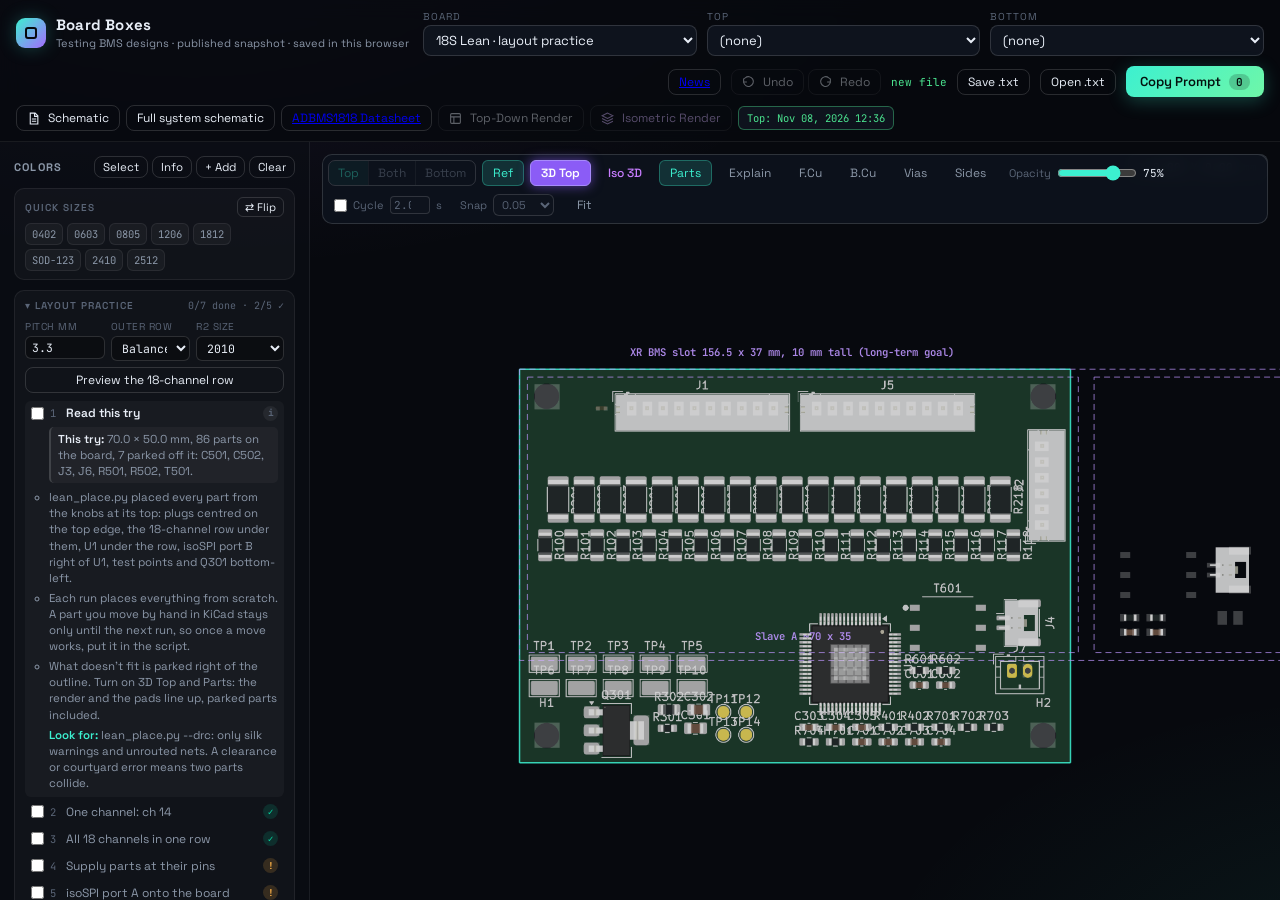
==== commit fb96fba1: "Site: re-export (render lines up with parked parts, shrink-trial practice card) Co-Authored-By: Clau" ====
--- a/site/index.html
+++ b/site/index.html
@@ -105,17 +105,17 @@
         </div>
       </div>
 
-      <!-- Layout practice: auto channel row + short step guide (docs/slave-18s-lean-layout-plan.md) -->
+      <!-- Layout practice: row preview + step guide with checks measured from the board (docs/slave-18s-lean-layout-plan.md) -->
       <details class="presets-card guide-card" id="guideCard" open>
         <summary class="presets-head"><span class="presets-title">Layout practice</span><span id="guideProgress" class="guide-prog"></span></summary>
         <p class="hint guide-note">This card follows the <b>Lean</b> layout plan. Pick <b>18S Lean</b> in the Board menu at the top.</p>
         <div class="guide-l">
           <div class="guide-inputs">
-            <label title="Centre-to-centre spacing of the channels along the row. 4.2 mm fits this outline; 4.0 mm is the least for 2512s">Pitch mm<input id="lPitch" type="number" step="0.1" min="2" max="10" value="4.2"></label>
+            <label title="Centre-to-centre spacing of the channels along the row (PITCH in lean_place.py). 3.3 mm is the least for 2010s, 4.0 mm for 2512s">Pitch mm<input id="lPitch" type="number" step="0.1" min="2" max="10" value="3.3"></label>
             <label title="Which row sits on the plug side. Balance outer keeps its heat away from U1; Racc's 12S board puts the 10 Ω outer">Outer row<select id="lOuter"><option value="R2">Balance</option><option value="R1">10 Ω</option></select></label>
-            <label title="Balance resistor package">R2 size<select id="lPkg"><option>2512</option><option>2010</option><option>1210</option></select></label>
-          </div>
-          <button id="btnLayoutRow" class="btn btn-ghost btn-sm wide" title="Draw R1xx/R2xx boxes for all 18 channels in one staggered row under J1/J5, in U1 pin order. Pressing it again replaces the last row">Lay out the 18-channel row</button>
+            <label title="Balance resistor package (Lean uses 2010 since the shrink trial)">R2 size<select id="lPkg"><option>2010</option><option>2512</option><option>1210</option><option>1206</option></select></label>
+          </div>
+          <button id="btnLayoutRow" class="btn btn-ghost btn-sm wide" title="Draw R1xx/R2xx boxes for all 18 channels the way lean_place.py lays out the row, on the placed row's centre line. With the same numbers the boxes sit on the parts. Pressing it again replaces the last preview">Preview the 18-channel row</button>
           <p id="lInfo" class="hint"></p>
         </div>
         <ol id="guideSteps" class="guide-steps"></ol>
--- a/site/style.css
+++ b/site/style.css
@@ -677,7 +677,7 @@
 .explain-tip div { margin-top: 3px; }
 .dock-btn[hidden], .explain-tip[hidden] { display: none; }
 
-/* ---------- LAYOUT PRACTICE (channel L + step guide) ---------- */
+/* ---------- LAYOUT PRACTICE (channel row + step guide) ---------- */
 .guide-card { display: block; }
 .guide-card > summary { cursor: pointer; list-style: none; }
 .guide-card > summary::-webkit-details-marker { display: none; }
@@ -704,6 +704,17 @@
 .guide-step li li, .guide-step ul li { font-size: 11.5px; line-height: 1.4; color: var(--muted); }
 .gs-look { margin: 4px 0 2px 18px; font-size: 11.5px; line-height: 1.4; color: var(--muted); }
 .gs-look b { color: var(--cyan); font-weight: 600; }
+/* Live check per step, measured from the board: ✓ passes, ! fails, i = info only */
+.gs-chk { margin-left: auto; flex: none; width: 15px; height: 15px; border-radius: 50%; display: inline-grid; place-items: center;
+  font-family: var(--mono); font-size: 9.5px; font-weight: 700; line-height: 1; }
+.gs-chk.ok { color: #06d6a0; background: rgba(6, 214, 160, 0.14); }
+.gs-chk.bad { color: #ffb347; background: rgba(255, 179, 71, 0.16); }
+.gs-chk.info { color: var(--dim); background: rgba(255, 255, 255, 0.06); }
+.gs-now { margin: 6px 0 2px 18px; padding: 4px 7px; border-radius: 5px; font-size: 11.5px; line-height: 1.4; color: var(--muted);
+  background: rgba(255, 255, 255, 0.04); border-left: 2px solid var(--line-2); }
+.gs-now b { color: var(--text); font-weight: 600; }
+.gs-now.ok { border-left-color: #06d6a0; }
+.gs-now.bad { border-left-color: #ffb347; }
 .guide-note { display: none; margin: 8px 0 0; }
 .guide-card.not-lean .guide-note { display: block; }
 .guide-card.not-lean .guide-l, .guide-card.not-lean .guide-steps, .guide-card.not-lean .guide-prog { display: none; }
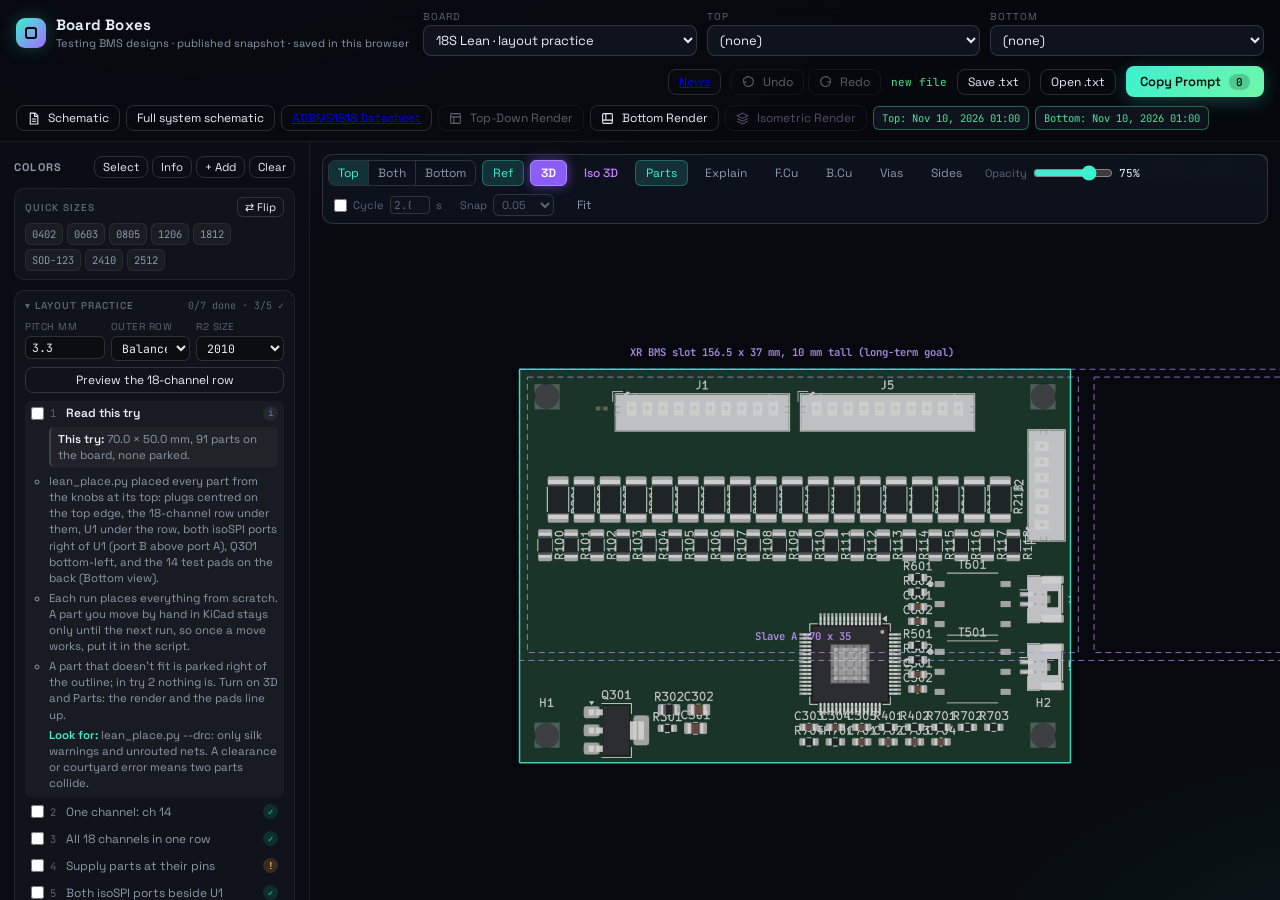
==== commit 0fc43243: "Site: News for Lean try 2 and the back test pads, re-export with the bottom render News: both isoSPI" ====
--- a/site/index.html
+++ b/site/index.html
@@ -8,7 +8,7 @@
   <link rel="preconnect" href="https://fonts.googleapis.com">
   <link rel="preconnect" href="https://fonts.gstatic.com" crossorigin>
   <link href="https://fonts.googleapis.com/css2?family=JetBrains+Mono:wght@400;500;700&family=Space+Grotesk:wght@400;500;600;700&display=swap" rel="stylesheet">
-  <link rel="stylesheet" href="style.css?v=both1">
+  <link rel="stylesheet" href="style.css?v=6c055fed85">
 </head>
 <body>
   <header class="topbar">
@@ -61,6 +61,10 @@
         <svg width="13" height="13" viewBox="0 0 24 24" fill="none" stroke="currentColor" stroke-width="2"><rect x="3" y="3" width="18" height="18" rx="2"/><path d="M3 9h18M9 21V9"/></svg>
         Top-Down Render
       </button>
+      <button id="btnBotRender3D" class="btn btn-ghost btn-sm" title="Generate a fresh 3D render of the back of the board from KiCad (parts on B.Cu)">
+        <svg width="13" height="13" viewBox="0 0 24 24" fill="none" stroke="currentColor" stroke-width="2"><rect x="3" y="3" width="18" height="18" rx="2"/><path d="M3 15h18M9 3v12"/></svg>
+        Bottom Render
+      </button>
       <button id="btnIsoRender3D" class="btn btn-ghost btn-sm btn-iso" title="Generate fresh isometric 3D render from KiCad">
         <svg width="13" height="13" viewBox="0 0 24 24" fill="none" stroke="currentColor" stroke-width="2"><path d="M12 2L2 7l10 5 10-5-10-5zM2 17l10 5 10-5M2 12l10 5 10-5"/></svg>
         Isometric Render
@@ -70,6 +74,7 @@
         View Iso
       </button>
       <span id="renderTimeBadge" class="render-badge" title="Timestamp of top-down 3D render">Top: –</span>
+      <span id="renderBotTimeBadge" class="render-badge" title="Timestamp of the bottom 3D render">Bottom: –</span>
       <span id="renderIsoTimeBadge" class="render-badge hidden" title="Timestamp of isometric 3D render">Iso: –</span>
     </div>
   </header>
@@ -229,13 +234,13 @@
       </div>
 
       <div class="dock">
-        <div class="dock-view" id="sideView" title="Show the top photo, the bottom photo, or both at once">
+        <div class="dock-view" id="sideView" title="Show the top, the bottom (photo, 3D render or B.Cu parts), or both at once">
           <button type="button" data-side="top">Top</button>
           <button type="button" data-side="both">Both</button>
           <button type="button" data-side="bottom">Bottom</button>
         </div>
         <button class="dock-btn active" id="tglRef" title="Toggle reference photos">Ref</button>
-        <button class="dock-btn btn-3d" id="tgl3D" title="Toggle 3D CAD top render layer on/off">3D Top</button>
+        <button class="dock-btn btn-3d" id="tgl3D" title="Toggle the 3D CAD render layer (top and bottom) on/off">3D</button>
         <button class="dock-btn btn-iso-dock" id="tglIsoView" title="Open Interactive Isometric 3D Viewer">Iso 3D</button>
         <button class="dock-btn active" id="tglParts" title="Toggle existing footprint pads">Parts</button>
         <button class="dock-btn" id="tglExplain" title="Hover a part to see what it and its group do">Explain</button>
@@ -369,7 +374,7 @@
     </div>
   </div>
 
-  <script src="hosted.js"></script>
-  <script src="app.js?v=full-schematic1"></script>
+  <script src="hosted.js?v=51354843d6"></script>
+  <script src="app.js?v=4e17a9665c"></script>
 </body>
 </html>
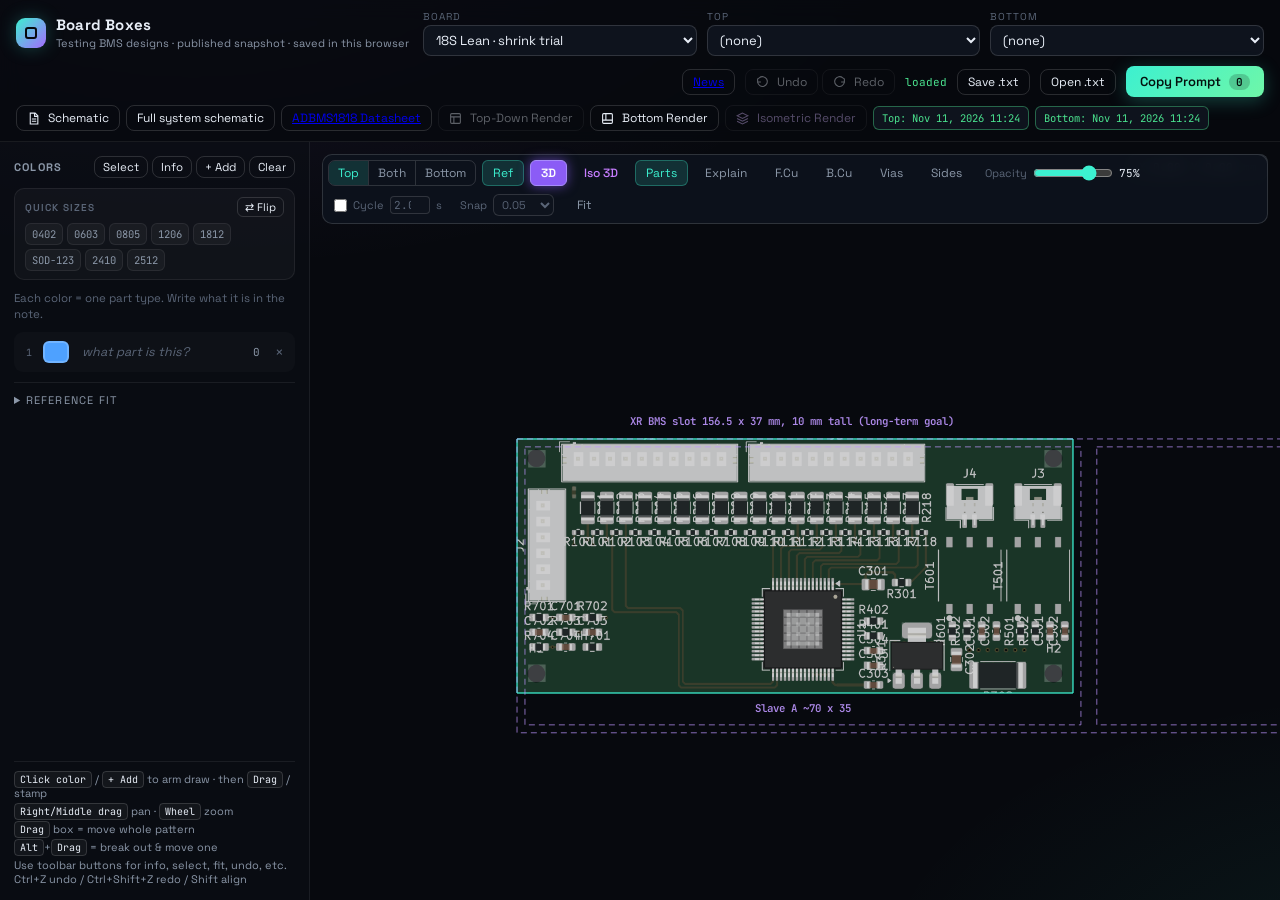
==== commit 01cb3631: "Site: re-export for Lean try 4 (snapshot, renders, schematic PDFs, dashboard without the practice ca" ====
--- a/site/index.html
+++ b/site/index.html
@@ -8,7 +8,7 @@
   <link rel="preconnect" href="https://fonts.googleapis.com">
   <link rel="preconnect" href="https://fonts.gstatic.com" crossorigin>
   <link href="https://fonts.googleapis.com/css2?family=JetBrains+Mono:wght@400;500;700&family=Space+Grotesk:wght@400;500;600;700&display=swap" rel="stylesheet">
-  <link rel="stylesheet" href="style.css?v=6c055fed85">
+  <link rel="stylesheet" href="style.css?v=6e56d06706">
 </head>
 <body>
   <header class="topbar">
@@ -39,7 +39,7 @@
           </button>
         </div>
         <span id="saveState" class="save-state">–</span>
-        <button id="btnSaveTxt" class="btn btn-ghost btn-sm" title="Download this board's boxes and guide ticks as a plain .txt file">Save .txt</button>
+        <button id="btnSaveTxt" class="btn btn-ghost btn-sm" title="Download this board's boxes as a plain .txt file">Save .txt</button>
         <button id="btnOpenTxt" class="btn btn-ghost btn-sm" title="Load boxes from a .txt file saved with Save .txt (Undo puts the old ones back)">Open .txt</button>
         <input id="openTxtFile" type="file" accept=".txt,.json,text/plain" hidden>
         <button id="btnExport" class="btn btn-primary" title="Copy prompt for agent (Ctrl+S)">
@@ -109,22 +109,6 @@
           <button class="chip" data-name="2512" data-w="6.3" data-h="3.2" title="2512 (6.30 × 3.20 mm): the balance resistors">2512</button>
         </div>
       </div>
-
-      <!-- Layout practice: row preview + step guide with checks measured from the board (docs/slave-18s-lean-layout-plan.md) -->
-      <details class="presets-card guide-card" id="guideCard" open>
-        <summary class="presets-head"><span class="presets-title">Layout practice</span><span id="guideProgress" class="guide-prog"></span></summary>
-        <p class="hint guide-note">This card follows the <b>Lean</b> layout plan. Pick <b>18S Lean</b> in the Board menu at the top.</p>
-        <div class="guide-l">
-          <div class="guide-inputs">
-            <label title="Centre-to-centre spacing of the channels along the row (PITCH in lean_place.py). 3.3 mm is the least for 2010s, 4.0 mm for 2512s">Pitch mm<input id="lPitch" type="number" step="0.1" min="2" max="10" value="3.3"></label>
-            <label title="Which row sits on the plug side. Balance outer keeps its heat away from U1; Racc's 12S board puts the 10 Ω outer">Outer row<select id="lOuter"><option value="R2">Balance</option><option value="R1">10 Ω</option></select></label>
-            <label title="Balance resistor package (Lean uses 2010 since the shrink trial)">R2 size<select id="lPkg"><option>2010</option><option>2512</option><option>1210</option><option>1206</option></select></label>
-          </div>
-          <button id="btnLayoutRow" class="btn btn-ghost btn-sm wide" title="Draw R1xx/R2xx boxes for all 18 channels the way lean_place.py lays out the row, on the placed row's centre line. With the same numbers the boxes sit on the parts. Pressing it again replaces the last preview">Preview the 18-channel row</button>
-          <p id="lInfo" class="hint"></p>
-        </div>
-        <ol id="guideSteps" class="guide-steps"></ol>
-      </details>
 
       <p class="hint">Each color = one part type. Write what it is in the note.</p>
       <ul id="colorList" class="color-list"></ul>
@@ -375,6 +359,6 @@
   </div>
 
   <script src="hosted.js?v=51354843d6"></script>
-  <script src="app.js?v=4e17a9665c"></script>
+  <script src="app.js?v=88e73c14a5"></script>
 </body>
 </html>
--- a/site/style.css
+++ b/site/style.css
@@ -676,45 +676,3 @@
 .explain-tip .xt-ref { font-family: var(--mono); font-size: 11px; opacity: .65; }
 .explain-tip div { margin-top: 3px; }
 .dock-btn[hidden], .explain-tip[hidden] { display: none; }
-
-/* ---------- LAYOUT PRACTICE (channel row + step guide) ---------- */
-.guide-card { display: block; }
-.guide-card > summary { cursor: pointer; list-style: none; }
-.guide-card > summary::-webkit-details-marker { display: none; }
-.guide-card > summary .presets-title::before { content: '▸ '; }
-.guide-card[open] > summary .presets-title::before { content: '▾ '; }
-.guide-prog { font-family: var(--mono); font-size: 10px; color: var(--dim); }
-.guide-l { margin-top: 8px; display: flex; flex-direction: column; gap: 6px; }
-.guide-inputs { display: grid; grid-template-columns: 1fr 1fr 1.1fr; gap: 6px; }
-.guide-inputs label { display: flex; flex-direction: column; gap: 3px; font-size: 10px; color: var(--dim); text-transform: uppercase; letter-spacing: .5px; }
-.guide-inputs input, .guide-inputs select {
-  background: rgba(0,0,0,.3); border: 1px solid var(--line-2); border-radius: 6px;
-  color: var(--text); font-family: var(--mono); font-size: 11.5px; padding: 3px 6px; width: 100%; box-sizing: border-box;
-}
-#lInfo:empty { display: none; }
-.guide-steps { list-style: none; margin: 8px 0 0; padding: 0; display: flex; flex-direction: column; gap: 3px; }
-.guide-step { border-radius: 6px; padding: 4px 6px; }
-.guide-step.open { background: rgba(255, 255, 255, 0.035); }
-.gs-head { display: flex; align-items: center; gap: 6px; cursor: pointer; font-size: 12px; color: var(--muted); }
-.gs-head input { margin: 0; accent-color: var(--cyan); cursor: pointer; }
-.gs-n { font-family: var(--mono); font-size: 10.5px; color: var(--dim); min-width: 10px; }
-.guide-step.cur .gs-t { color: var(--text); font-weight: 600; }
-.guide-step.done .gs-t { text-decoration: line-through; color: var(--dim); }
-.guide-step ul { margin: 6px 0 4px 18px; padding: 0; display: flex; flex-direction: column; gap: 4px; }
-.guide-step li li, .guide-step ul li { font-size: 11.5px; line-height: 1.4; color: var(--muted); }
-.gs-look { margin: 4px 0 2px 18px; font-size: 11.5px; line-height: 1.4; color: var(--muted); }
-.gs-look b { color: var(--cyan); font-weight: 600; }
-/* Live check per step, measured from the board: ✓ passes, ! fails, i = info only */
-.gs-chk { margin-left: auto; flex: none; width: 15px; height: 15px; border-radius: 50%; display: inline-grid; place-items: center;
-  font-family: var(--mono); font-size: 9.5px; font-weight: 700; line-height: 1; }
-.gs-chk.ok { color: #06d6a0; background: rgba(6, 214, 160, 0.14); }
-.gs-chk.bad { color: #ffb347; background: rgba(255, 179, 71, 0.16); }
-.gs-chk.info { color: var(--dim); background: rgba(255, 255, 255, 0.06); }
-.gs-now { margin: 6px 0 2px 18px; padding: 4px 7px; border-radius: 5px; font-size: 11.5px; line-height: 1.4; color: var(--muted);
-  background: rgba(255, 255, 255, 0.04); border-left: 2px solid var(--line-2); }
-.gs-now b { color: var(--text); font-weight: 600; }
-.gs-now.ok { border-left-color: #06d6a0; }
-.gs-now.bad { border-left-color: #ffb347; }
-.guide-note { display: none; margin: 8px 0 0; }
-.guide-card.not-lean .guide-note { display: block; }
-.guide-card.not-lean .guide-l, .guide-card.not-lean .guide-steps, .guide-card.not-lean .guide-prog { display: none; }
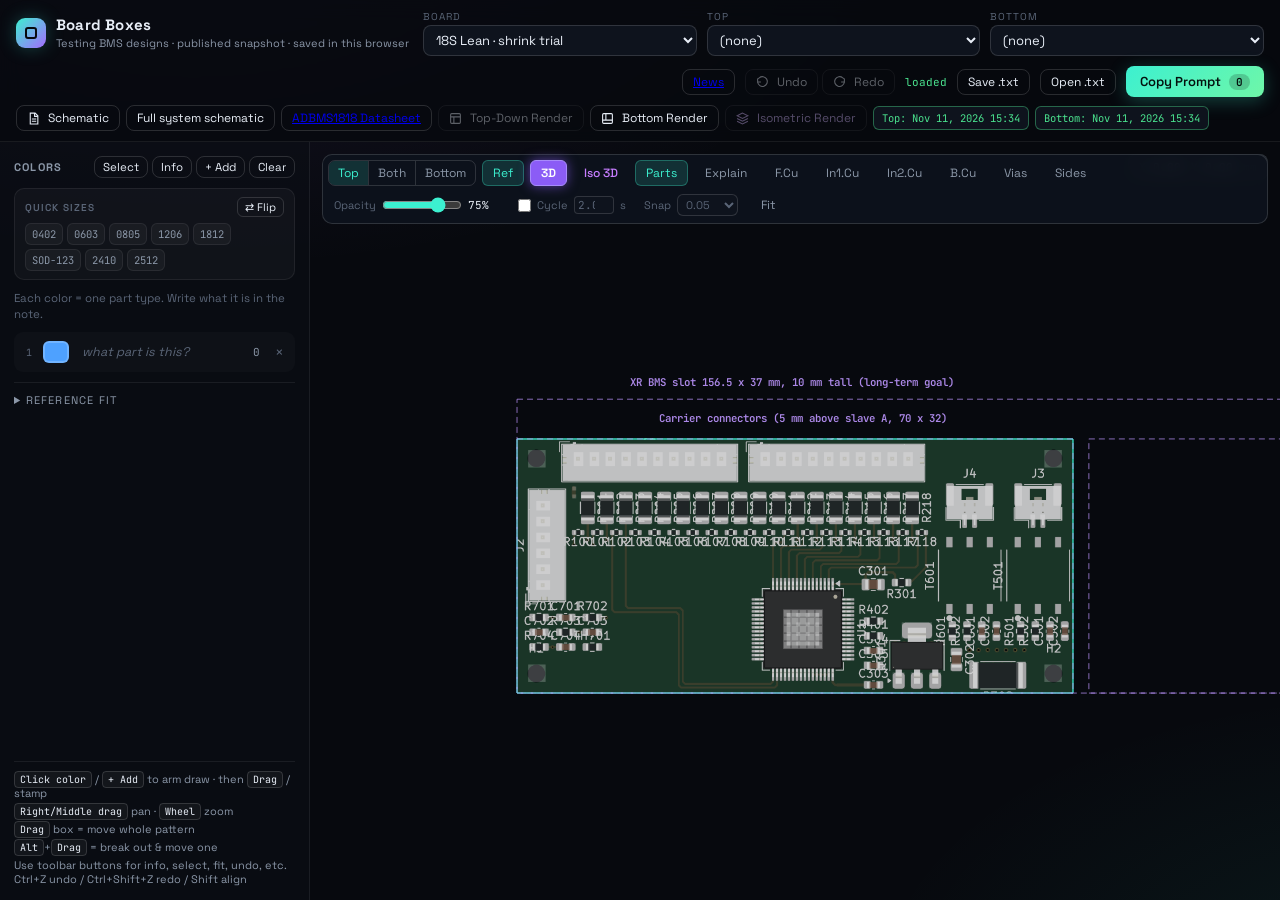
==== commit 51f4290d: "Site: re-export with inner-layer copper buttons and the corrected slot overlay Co-Authored-By: Claud" ====
--- a/site/index.html
+++ b/site/index.html
@@ -8,7 +8,7 @@
   <link rel="preconnect" href="https://fonts.googleapis.com">
   <link rel="preconnect" href="https://fonts.gstatic.com" crossorigin>
   <link href="https://fonts.googleapis.com/css2?family=JetBrains+Mono:wght@400;500;700&family=Space+Grotesk:wght@400;500;600;700&display=swap" rel="stylesheet">
-  <link rel="stylesheet" href="style.css?v=6e56d06706">
+  <link rel="stylesheet" href="style.css?v=daf10c352e">
 </head>
 <body>
   <header class="topbar">
@@ -230,6 +230,8 @@
         <button class="dock-btn" id="tglExplain" title="Hover a part to see what it and its group do">Explain</button>
         <button class="dock-btn active" id="tglGroups" title="Outline every function group in its own colour" hidden>Groups</button>
         <button class="dock-btn btn-cu-top" id="tglTopCu" title="Toggle Top Copper Traces (F.Cu)">F.Cu</button>
+        <button class="dock-btn btn-cu-in1" id="tglIn1Cu" title="Toggle inner layer 1 copper traces (In1.Cu); only on 4-layer boards">In1.Cu</button>
+        <button class="dock-btn btn-cu-in2" id="tglIn2Cu" title="Toggle inner layer 2 copper traces (In2.Cu); only on 4-layer boards">In2.Cu</button>
         <button class="dock-btn btn-cu-bot" id="tglBotCu" title="Toggle Bottom Copper Traces (B.Cu)">B.Cu</button>
         <button class="dock-btn btn-vias" id="tglVias" title="Toggle Vias">Vias</button>
         <button class="dock-btn btn-sides" id="tglSides" title="Show LEFT / RIGHT / TOP / BOTTOM labels on the board (default off)">Sides</button>
@@ -359,6 +361,6 @@
   </div>
 
   <script src="hosted.js?v=51354843d6"></script>
-  <script src="app.js?v=88e73c14a5"></script>
+  <script src="app.js?v=7157e8d61c"></script>
 </body>
 </html>
--- a/site/style.css
+++ b/site/style.css
@@ -476,6 +476,12 @@
 .dock-btn.btn-cu-top.active {
   color: #ff5c7a; background: rgba(255, 92, 122, 0.15); border-color: rgba(255, 92, 122, 0.4);
 }
+.dock-btn.btn-cu-in1.active {
+  color: #5fd38a; background: rgba(95, 211, 138, 0.15); border-color: rgba(95, 211, 138, 0.4);
+}
+.dock-btn.btn-cu-in2.active {
+  color: #ffa94d; background: rgba(255, 169, 77, 0.15); border-color: rgba(255, 169, 77, 0.4);
+}
 .dock-btn.btn-cu-bot.active {
   color: #5cb8ff; background: rgba(92, 184, 255, 0.15); border-color: rgba(92, 184, 255, 0.4);
 }
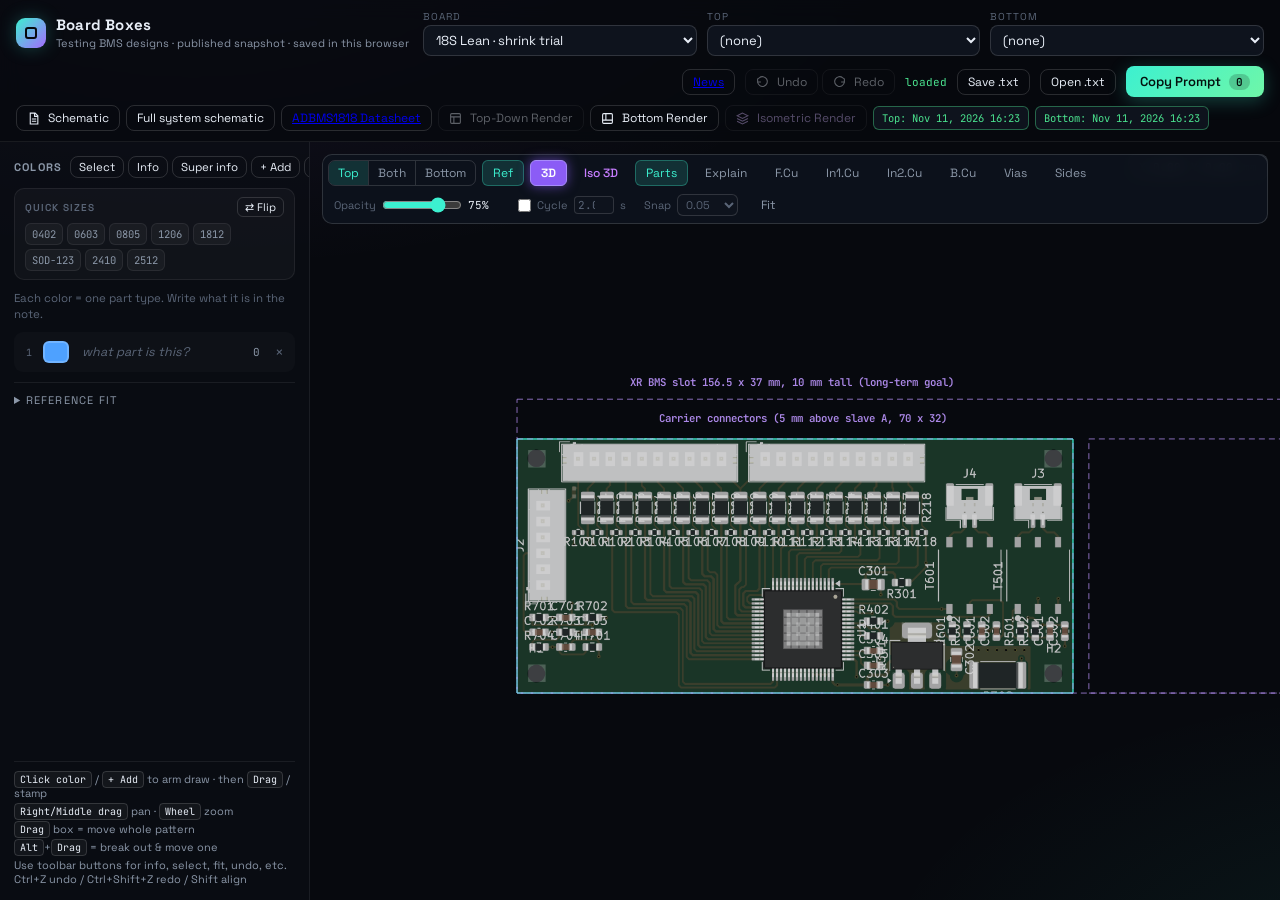
==== commit f2024935: "Site: export Board Boxes with part notes and Super info Re-ran export_site.py so the published snaps" ====
--- a/site/index.html
+++ b/site/index.html
@@ -8,7 +8,7 @@
   <link rel="preconnect" href="https://fonts.googleapis.com">
   <link rel="preconnect" href="https://fonts.gstatic.com" crossorigin>
   <link href="https://fonts.googleapis.com/css2?family=JetBrains+Mono:wght@400;500;700&family=Space+Grotesk:wght@400;500;600;700&display=swap" rel="stylesheet">
-  <link rel="stylesheet" href="style.css?v=daf10c352e">
+  <link rel="stylesheet" href="style.css?v=30dfd30812">
 </head>
 <body>
   <header class="topbar">
@@ -87,6 +87,7 @@
         <div class="legend-actions">
           <button id="btnSelectMode" class="btn btn-ghost btn-sm" title="Select existing footprint parts on PCB into the active color group">Select</button>
           <button id="btnInfoMode" class="btn btn-ghost btn-sm" title="Toggle Part Info mode: click any component on PCB to inspect its properties">Info</button>
+          <button id="btnSuperInfo" class="btn btn-ghost btn-sm" title="Super info: click any single pad to see its net and every other pad on that net">Super info</button>
           <button id="btnAddColor" class="btn btn-ghost btn-sm" title="Add a color">+ Add</button>
           <button id="btnClearAll" class="btn btn-ghost btn-sm btn-del" title="Clear all boxes and selections">Clear</button>
         </div>
@@ -176,6 +177,24 @@
           <div class="info-row hidden" id="infoMpnRow">
             <span class="info-k">MPN</span>
             <span id="infoMpn" class="info-v mono">–</span>
+          </div>
+          <div class="info-notes" id="infoNotes">
+            <p id="infoPurpose" class="info-purpose">–</p>
+            <div class="info-issues-head">Possible issues</div>
+            <ul id="infoIssues" class="info-issues"></ul>
+          </div>
+        </div>
+        <div id="padInfoBody" class="info-body hidden">
+          <div class="info-row"><span class="info-k">Pad</span><span id="padNum" class="info-v mono">–</span></div>
+          <div class="info-row"><span class="info-k">Part</span><span id="padPart" class="info-v mono">–</span></div>
+          <div class="info-row"><span class="info-k">Net</span><span id="padNet" class="info-v mono">–</span></div>
+          <div class="info-row info-row-stack"><span class="info-k">Kind</span><div class="info-v-stack"><span id="padKind" class="info-v">–</span></div></div>
+          <div class="info-row"><span class="info-k">Ground</span><span id="padGround" class="info-v">–</span></div>
+          <div class="info-row"><span class="info-k">Center</span><span id="padPos" class="info-v mono">–</span></div>
+          <div class="info-row"><span class="info-k">Size</span><span id="padSize" class="info-v mono">–</span></div>
+          <div class="info-notes">
+            <div class="info-issues-head" id="padPeerHead">Connects to</div>
+            <div id="padPeers" class="pad-peers">–</div>
           </div>
         </div>
       </div>
@@ -361,6 +380,6 @@
   </div>
 
   <script src="hosted.js?v=51354843d6"></script>
-  <script src="app.js?v=7157e8d61c"></script>
+  <script src="app.js?v=0000edb286"></script>
 </body>
 </html>
--- a/site/style.css
+++ b/site/style.css
@@ -682,3 +682,11 @@
 .explain-tip .xt-ref { font-family: var(--mono); font-size: 11px; opacity: .65; }
 .explain-tip div { margin-top: 3px; }
 .dock-btn[hidden], .explain-tip[hidden] { display: none; }
+
+/* Part notes (Info mode) and pad list (Super info) */
+.info-notes { margin-top: 10px; }
+.info-purpose { margin: 4px 0 8px; font-size: 12px; line-height: 1.5; }
+.info-issues-head { font-size: 10px; letter-spacing: .08em; text-transform: uppercase; opacity: .6; margin: 8px 0 4px; }
+.info-issues { margin: 0; padding-left: 16px; font-size: 12px; line-height: 1.5; }
+.info-issues li { margin-bottom: 4px; }
+.pad-peers { font-family: monospace; font-size: 11px; line-height: 1.6; word-break: break-word; }
